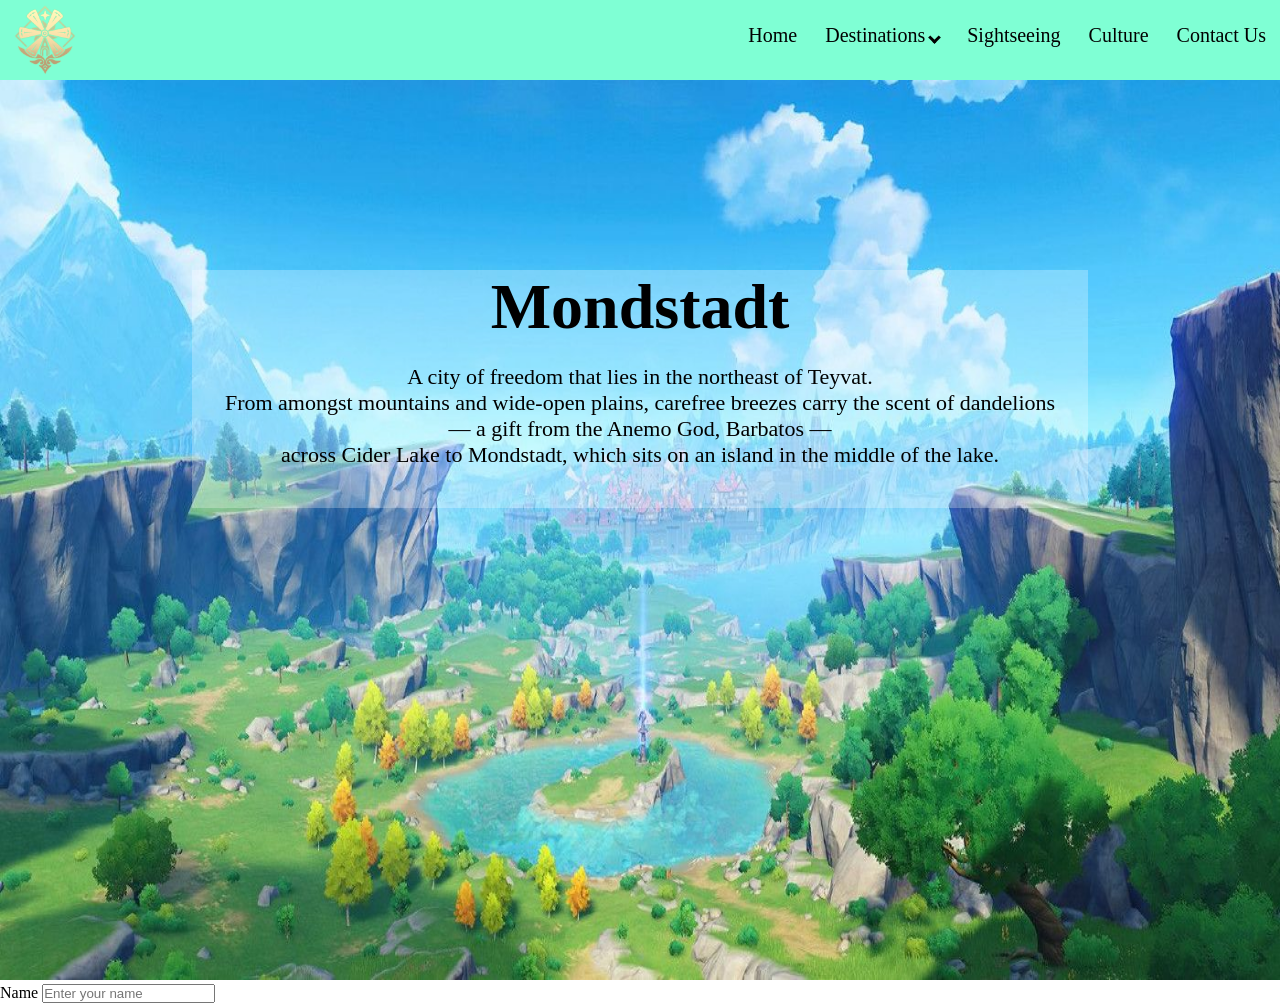
==== docs/index.html @ 20bea726 "Update" ====
<!DOCTYPE html>
<html>

<head>
    <meta charset="UTF-8">
    <meta name="author" content="James Liu">
    <meta name="viewport" content="width=device-width, initial-scale=1.0">
    <link rel="stylesheet" type="text/css" href="/docs/style.css">
    <title>Mondstadt</title>
</head>

<header id="header">
    <nav id="nav-bar">
        <a href="index.html"><img id="header-img" src="/docs/img/Emblem_Mondstadt.png"></a>
        <ul id="nav-link">
            <li><a href="index.html">Home</a></li>
            <li><a href="#">Destinations <span class="drop-arrow"></span></a>
                <ul>
                    <li><a href="#">City of Mondstadt</a></li>
                    <li><a href="#">Spring Vale</a></li>
                    <li><a href="#">Dawn Winery</a></li>
                </ul>
            </li>
            <li><a href="#">Sightseeing</a></li>
            <li><a href="#">Culture</a></li>
            <li><a href="#">Contact Us</a></li>
        </ul>
    </nav>
</header>

<body>
    <div class="main-warpper">
        <img id="monds" src="/docs/img/Genshin-Impact-Mondstadt-in-the-Distance.jpg">
        <img id="mobile-monds" src="/docs/img/Mondstadt mobile.jpg">
        <div class="text-box">
            <h1 id="nation-name">Mondstadt</h1>
            <p id="nation-desc">A city of freedom that lies in the northeast of Teyvat.<br>
                From amongst mountains and wide-open plains, carefree breezes
                carry the scent of dandelions<br> — a gift from the Anemo God, Barbatos
                — <br>across Cider Lake to Mondstadt,
                which sits on an island in the middle of the lake.</p>
        </div>
    </div>
</body>

<footer>
    <form id="form">
        <div class="contactUs">
        <label>Name</label>
        <input placeholder="Enter your name" type="text" class="inputbox" required></input>
        
        </div>
    </form>
</footer>

</html>
---- docs/style.css ----
* {
    margin: 0;
    padding: 0;
}
#header-img {
    float: left;
    max-width: 100%;
    max-height: 100%;
    margin-left: 5px;
}
#nav-bar {
    width: 100%;
    height: 80px;
    background-color:aquamarine;
}
#nav-link {
    float: right;
}
#nav-link li {
    float: left;
    list-style: none;
    position: relative;
}
#nav-link li a {
    display: block;
    text-decoration: none;
    color: black;
    font-size: 20px;
    padding: 24px 14px;
    
}
#navlink:hover {
    background-color: black;
}
#nav-link li ul {
    display: none;
    position: absolute;
    background-color: aquamarine;
    padding: 10px;
    border-radius: 0px 0px 5px 5px;
}
#nav-link li:hover ul {
    display: block;
}
#nav-link li ul li {
    width: 180px;
    border-radius: 5px;
    border-bottom: 2px solid black;
}
#nav-link li ul li a {
    padding: 7px 14px;
}
#nav-link li ul li a:hover {
    background-color: blue;
}
.drop-arrow {
    border: solid black;
    border-width: 0 3px 3px 0;
    display: inline-block;
    padding: 3px;
    transform: rotate(45deg);
    -webkit-transform: rotate(45deg);
}
.main-wrapper {
    position: relative;
}
#monds {
    min-height: 100vh;
    width: 100%;
    background-position: center center;
    background-size: cover;
}
#mobile-monds {
    display: none;
}
.text-box {
    width: 70%;
    left: 15%;
    position: absolute;
    text-align: center;
    top: 30%;
    background-color: rgba(255, 255, 255, 0.267);
}
#nation-name {
    font-size: 64px;
}
#nation-desc {
    margin: 20px 0 40px;
    font-size: 22px;
}

@media (max-width: 800px) {
    .text-box{
        width: 100%;
        left: 0;
    }
    #monds {
        display: none;
    }
    #mobile-monds {
        display: block;
        width: 100%;
        min-height: 100vh;
    }
}
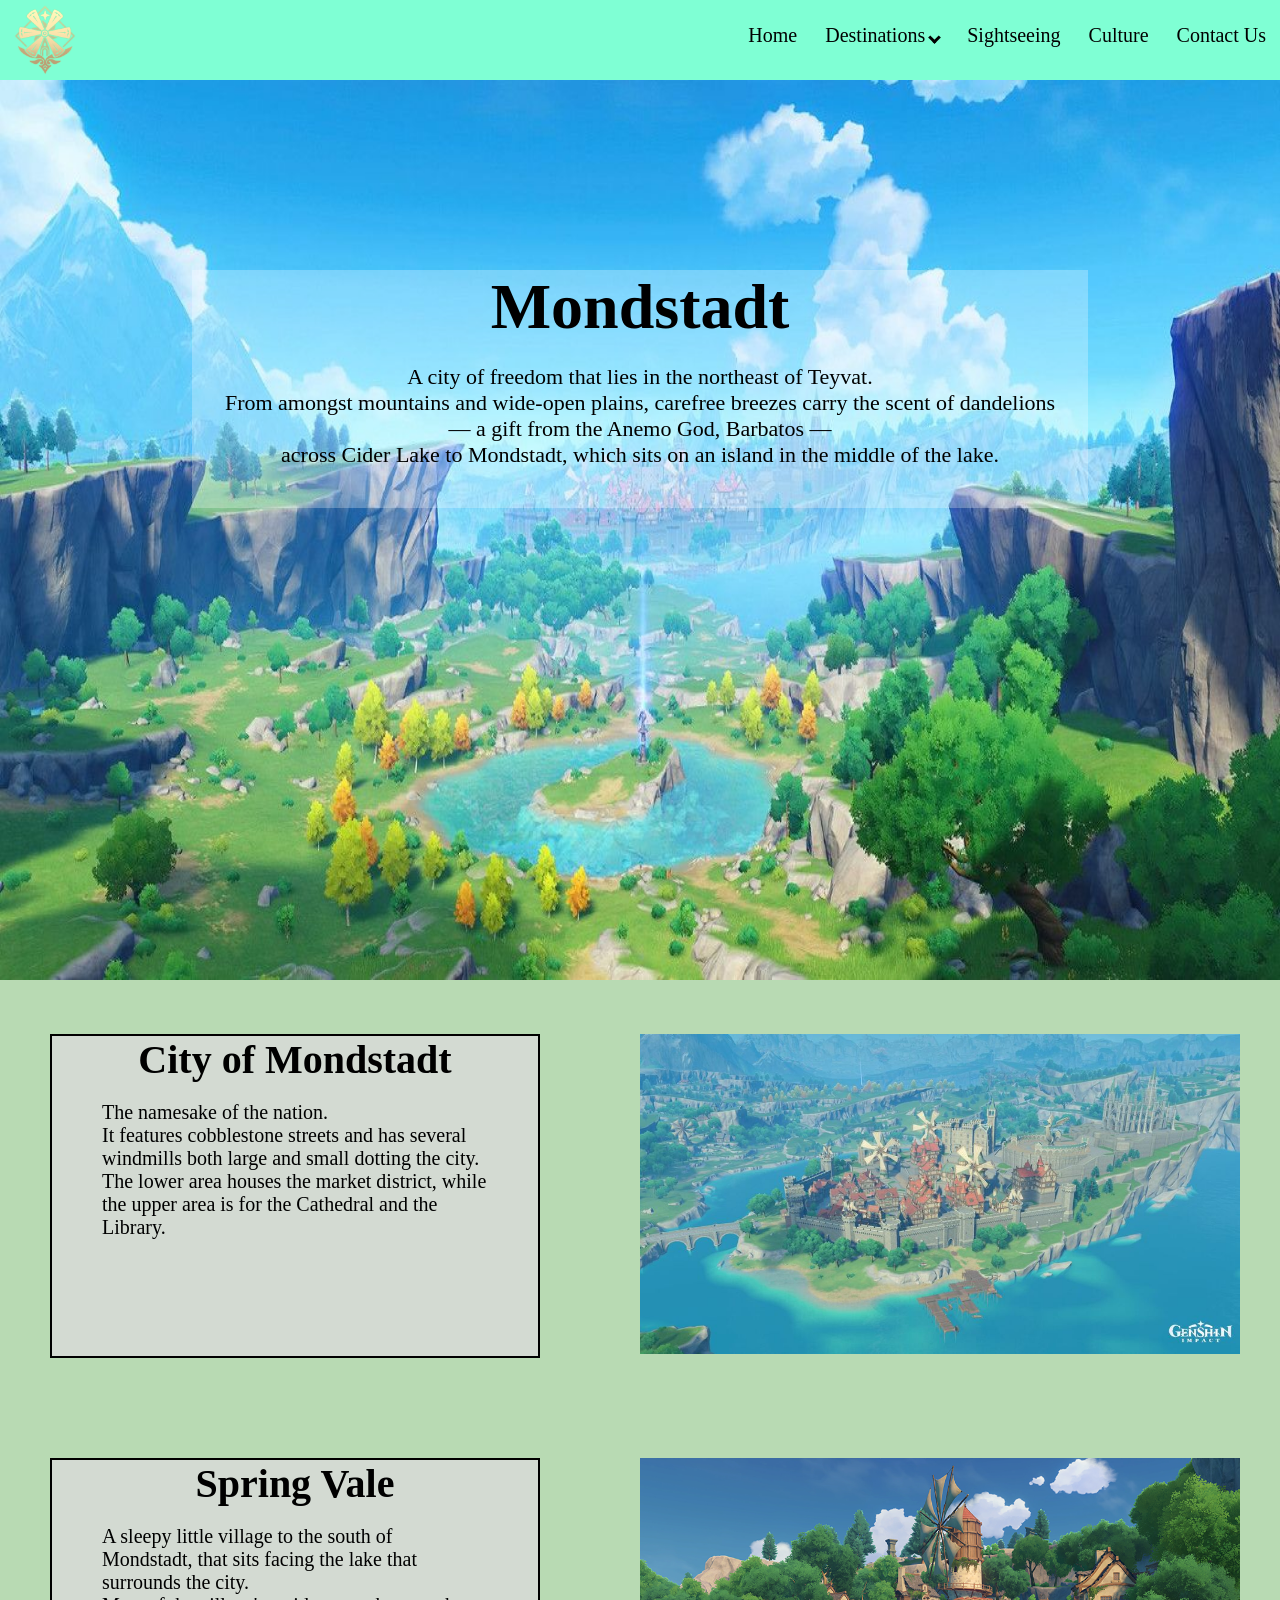
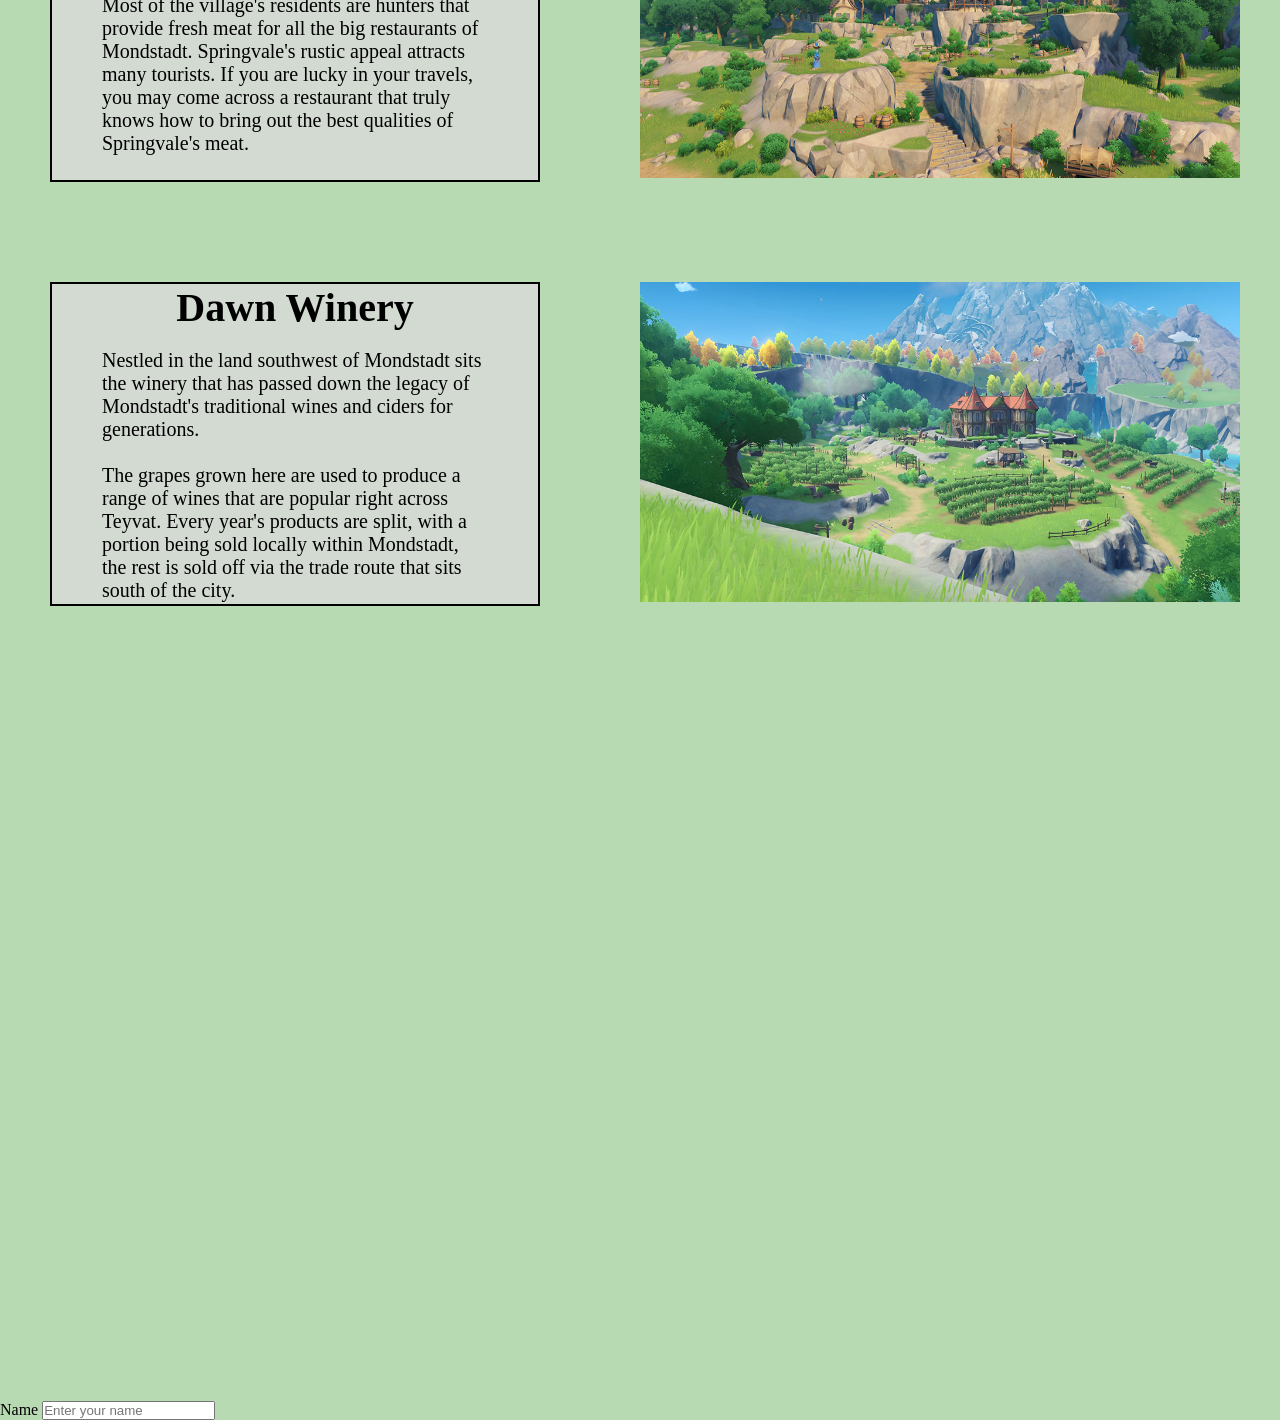
==== commit 2329c88f: "Updated destinations added pictures and descriptions to the destinations" ====
--- a/docs/index.html
+++ b/docs/index.html
@@ -26,9 +26,6 @@
             <li><a href="#">Contact Us</a></li>
         </ul>
     </nav>
-</header>
-
-<body>
     <div class="main-warpper">
         <img id="monds" src="/docs/img/Genshin-Impact-Mondstadt-in-the-Distance.jpg">
         <img id="mobile-monds" src="/docs/img/Mondstadt mobile.jpg">
@@ -41,14 +38,65 @@
                 which sits on an island in the middle of the lake.</p>
         </div>
     </div>
-</body>
+</header>
+
+
+<main class="main-content">
+    <div class="main-container">
+        <section class="wrapper">
+            <div class="description">
+                <h2>City of Mondstadt</h2><br>
+                <p>The namesake of the nation.<br>
+                    It features cobblestone streets and has several windmills both large
+                    and small dotting the city. The lower area houses the market district,
+                    while the upper area is for the Cathedral and the Library.</p>
+            </div>
+            <div class="city-img">
+                <img src="/docs/img/City of Mondstadt.jpg" width="600" height="320">
+            </div>
+        </section>
+        <div>
+            <section class="wrapper">
+                <div class="description">
+                    <h2>Spring Vale</h2><br>
+                    <p>A sleepy little village to the south of Mondstadt, that sits facing the lake that surrounds the city.<br>
+                        Most of the village's residents are hunters that provide fresh meat for all the big restaurants of Mondstadt.
+                        Springvale's rustic appeal attracts many tourists. If you are lucky in your travels, 
+                        you may come across a restaurant that truly knows how to bring out the best qualities of Springvale's meat.</p>
+                </div>
+                <div class="city-img">
+                    <img src="/docs/img/Spring Vale.png" width="600" height="320">
+                </div>
+            </section>
+        </div>
+        <div>
+            <section class="wrapper">
+                <div class="description">
+                    <h2>Dawn Winery</h2><br>
+                    <p>Nestled in the land southwest of Mondstadt sits the winery that has passed down the legacy of Mondstadt's traditional wines and ciders for generations.<br><br>
+                        The grapes grown here are used to produce a range of wines that are popular right across Teyvat.
+                        Every year's products are split, with a portion being sold locally within Mondstadt, the rest is sold off via the trade route that sits south of the city.</p>
+                </div>
+                <div class="city-img">
+                    <img src="/docs/img/Dawn Winery.png" width="600" height="320">
+                </div>
+            </section>
+        </div>
+    </div>
+    <div class="videoWrapper">
+        <iframe id="video" src="https://www.youtube.com/embed/S_V0TX6MyGw" title="YouTube video player" frameborder="0"
+            allow="accelerometer; autoplay; clipboard-write; encrypted-media; gyroscope; picture-in-picture"
+            allowfullscreen></iframe>
+    </div>
+</main>
 
 <footer>
     <form id="form">
         <div class="contactUs">
-        <label>Name</label>
-        <input placeholder="Enter your name" type="text" class="inputbox" required></input>
-        
+            <div class="namewrap">
+                <label>Name</label>
+                <input placeholder="Enter your name" type="text" class="inputbox" required></input>
+            </div>
         </div>
     </form>
 </footer>
--- a/docs/style.css
+++ b/docs/style.css
@@ -1,6 +1,9 @@
 * {
     margin: 0;
     padding: 0;
+}
+body {
+    background-color: #b8dab3;
 }
 #header-img {
     float: left;
@@ -51,7 +54,7 @@
     padding: 7px 14px;
 }
 #nav-link li ul li a:hover {
-    background-color: blue;
+    background-color: #00fd9c;
 }
 .drop-arrow {
     border: solid black;
@@ -62,7 +65,8 @@
     -webkit-transform: rotate(45deg);
 }
 .main-wrapper {
-    position: relative;
+    width: 100%;
+    margin: 0 auto;
 }
 #monds {
     min-height: 100vh;
@@ -81,13 +85,6 @@
     top: 30%;
     background-color: rgba(255, 255, 255, 0.267);
 }
-#nation-name {
-    font-size: 64px;
-}
-#nation-desc {
-    margin: 20px 0 40px;
-    font-size: 22px;
-}
 
 @media (max-width: 800px) {
     .text-box{
@@ -102,4 +99,77 @@
         width: 100%;
         min-height: 100vh;
     }
+}
+
+#nation-name {
+    font-size: 64px;
+}
+#nation-desc {
+    margin: 20px 0 40px;
+    font-size: 22px;
+}
+/*
+.main-content {
+    display: flex;
+    justify-content: center;
+    align-items: center;
+    min-height: 100vh;
+}
+.citywrapper {
+    position: relative;
+    width: 1000px;
+    display: flex;
+    justify-content: center;
+}
+.city-img {
+    max-width: 450px;
+    height: 200px;
+}
+*/
+.wrapper {
+    display: flex;
+    justify-content: center;
+    padding: 50px;
+}
+.description {
+    background-color: rgba(219, 219, 219, 0.787);
+    border: 2px solid;
+    width: 500px;
+    min-height: 316px;
+    padding-left: 50px;
+    padding-right: 50px;
+    margin-right: 100px;
+}
+.description h2 {
+    text-align: center;
+    font-size: 40px;
+}
+.description p {
+    font-size: 20px;
+}
+.city-img {
+    max-width: 50%;
+}
+
+.videoWrapper {
+    position: relative;
+    padding-bottom: 56.25%;
+    padding-top: 25px;
+    height: 0px;
+}
+#video {
+    position: absolute;
+    left: 25%;
+    top: 100px;
+    right: 0px;
+    bottom: 0px;
+    height: 50%;
+    width: 50%;
+}
+@media (max-width: 800px) {
+    #video {
+        left: 10%;
+        height: 80%;
+        width: 80%;
+    }
 }
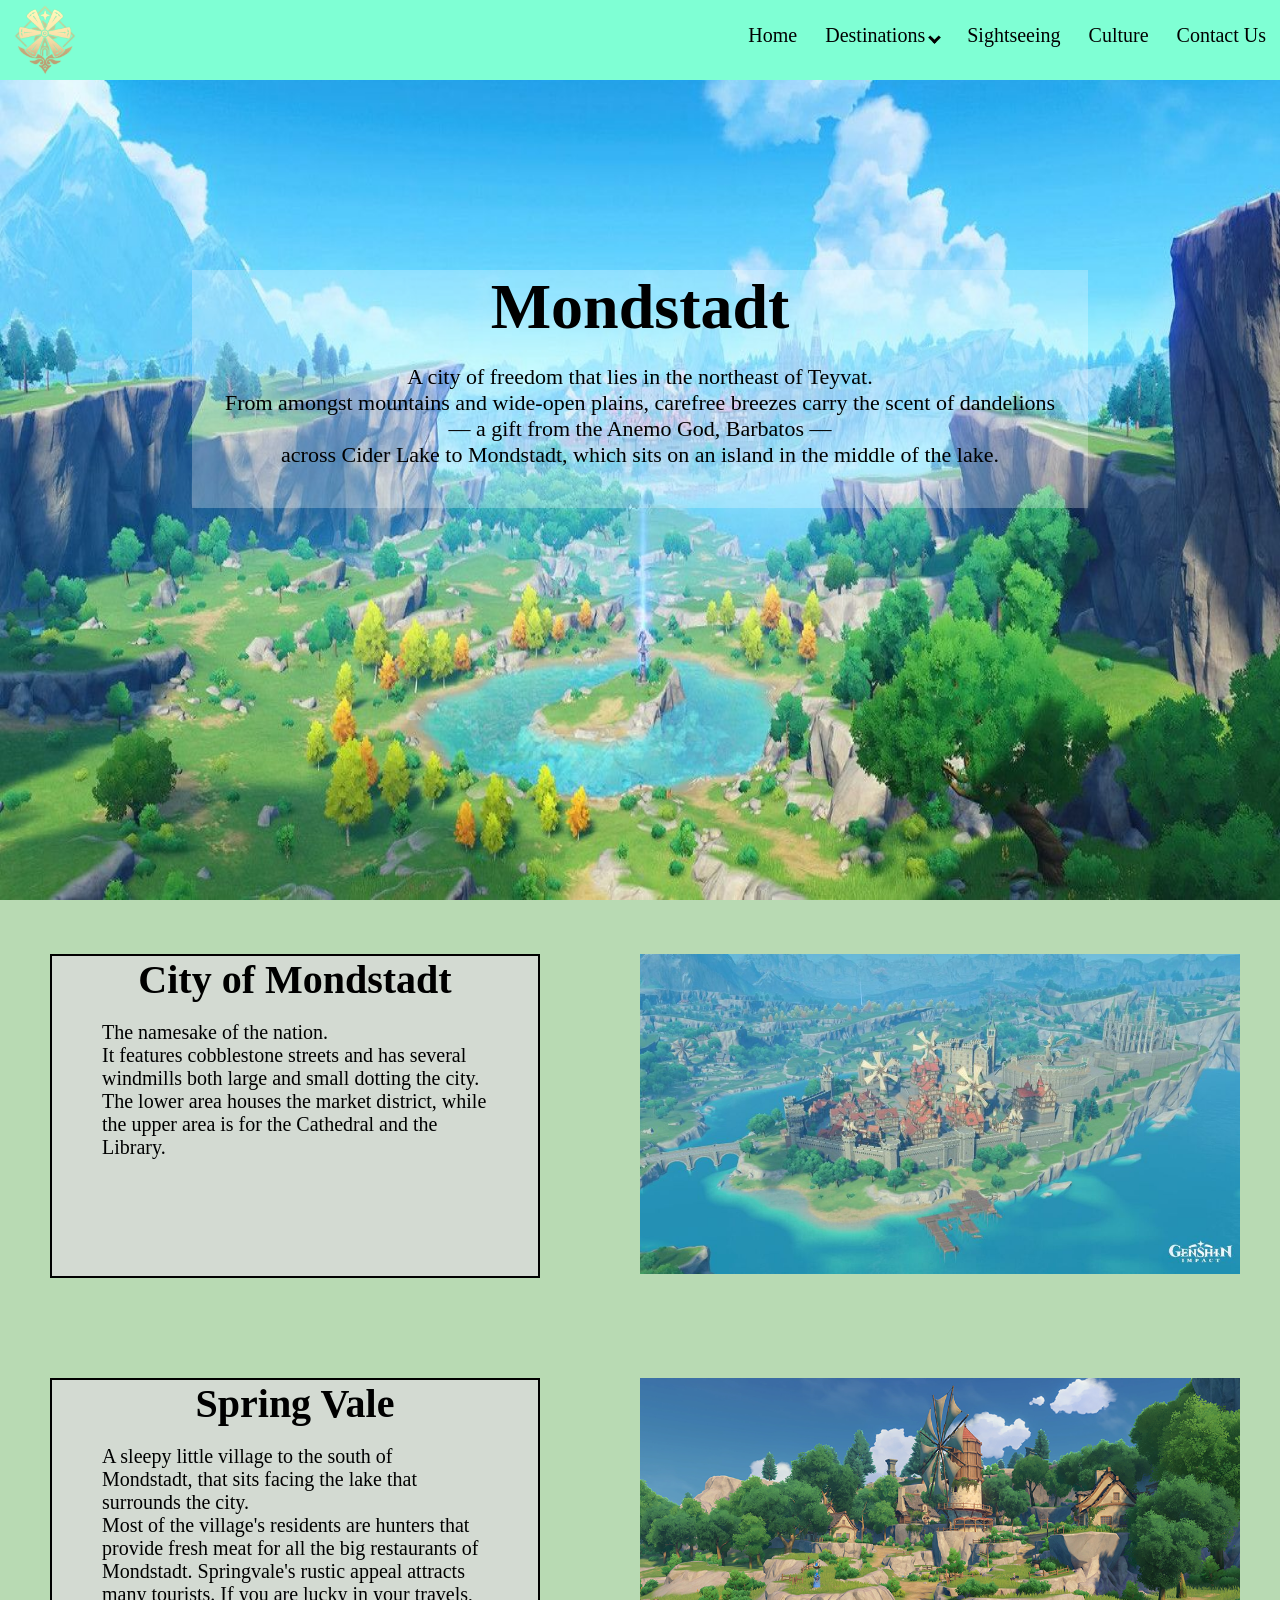
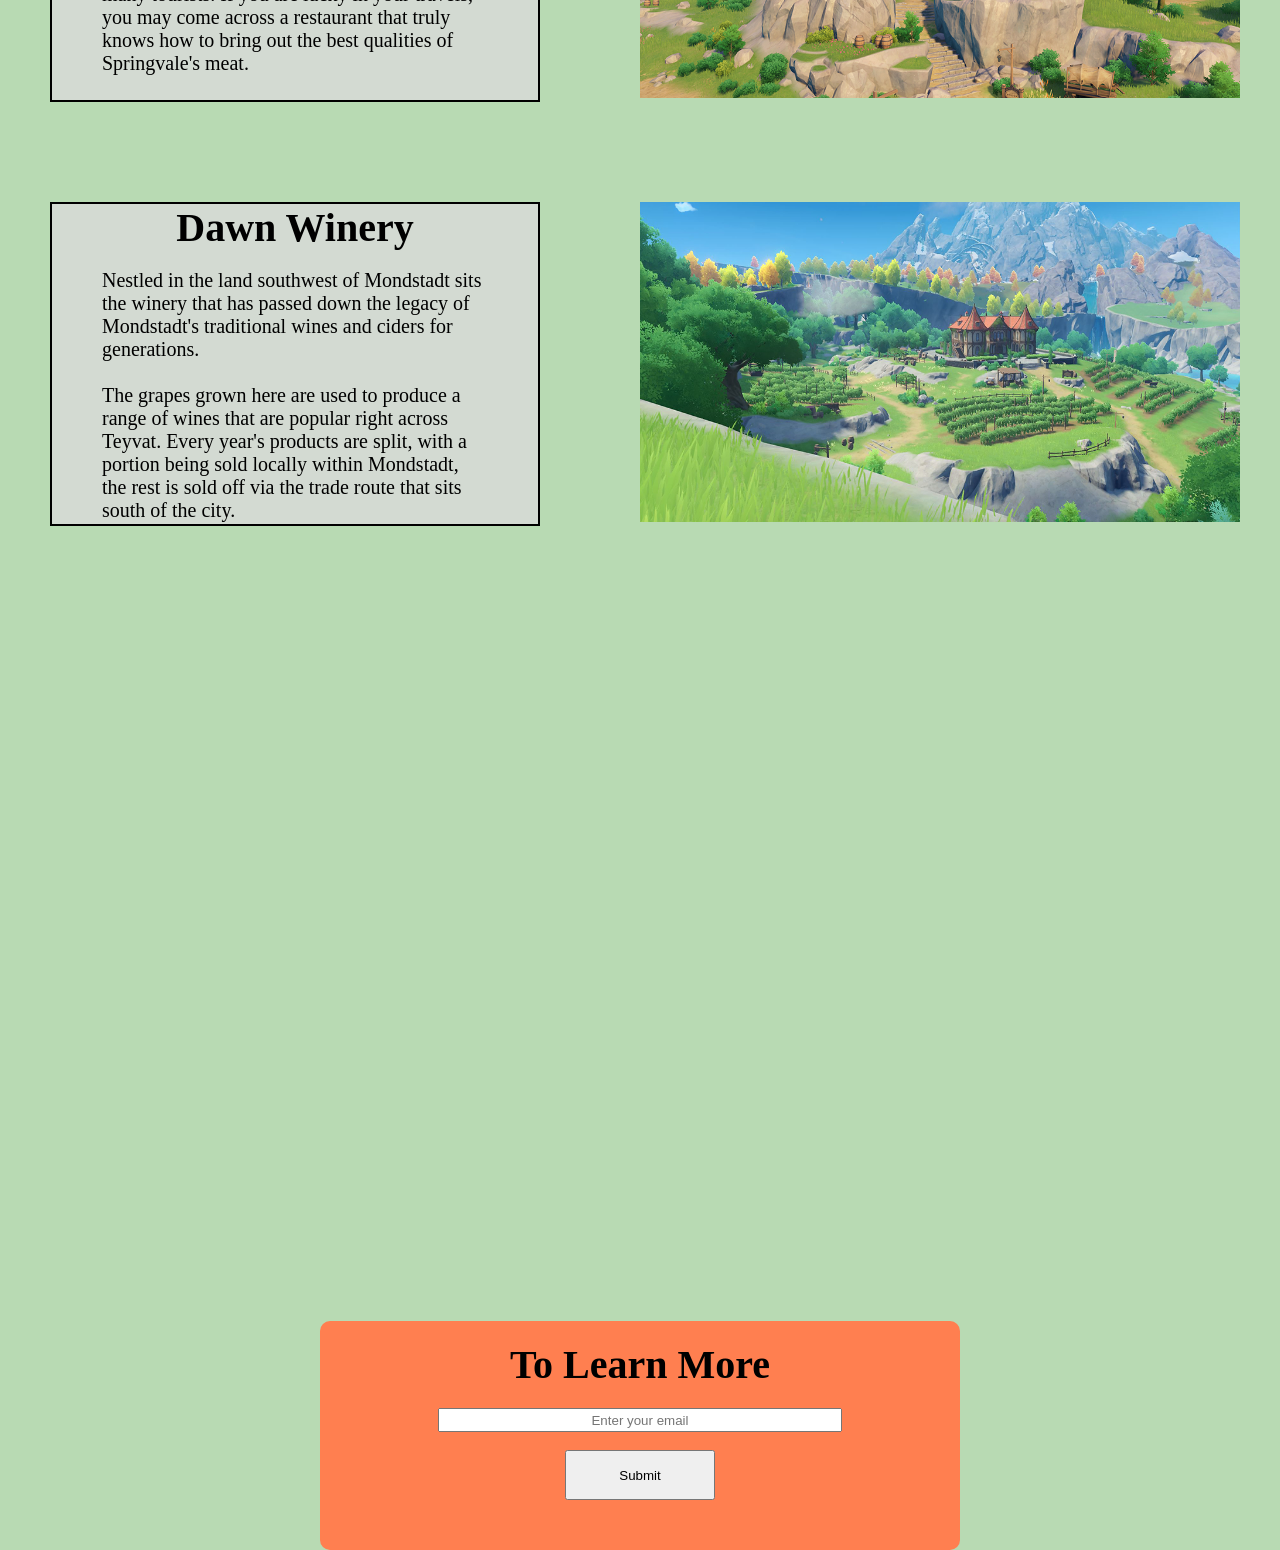
==== commit 4ccc36f2: "Update responsive design" ====
--- a/docs/index.html
+++ b/docs/index.html
@@ -5,20 +5,20 @@
     <meta charset="UTF-8">
     <meta name="author" content="James Liu">
     <meta name="viewport" content="width=device-width, initial-scale=1.0">
-    <link rel="stylesheet" type="text/css" href="/docs/style.css">
+    <link rel="stylesheet" type="text/css" href="style.css">
     <title>Mondstadt</title>
 </head>
 
 <header id="header">
     <nav id="nav-bar">
-        <a href="index.html"><img id="header-img" src="/docs/img/Emblem_Mondstadt.png"></a>
+        <a href="index.html"><img id="header-img" src="img/Emblem_Mondstadt.png"></a>
         <ul id="nav-link">
             <li><a href="index.html">Home</a></li>
             <li><a href="#">Destinations <span class="drop-arrow"></span></a>
                 <ul>
-                    <li><a href="#">City of Mondstadt</a></li>
-                    <li><a href="#">Spring Vale</a></li>
-                    <li><a href="#">Dawn Winery</a></li>
+                    <li><a href="#mondstadtSec">City of Mondstadt</a></li>
+                    <li><a href="#springValeSec">Spring Vale</a></li>
+                    <li><a href="#dawnWinerySec">Dawn Winery</a></li>
                 </ul>
             </li>
             <li><a href="#">Sightseeing</a></li>
@@ -27,8 +27,8 @@
         </ul>
     </nav>
     <div class="main-warpper">
-        <img id="monds" src="/docs/img/Genshin-Impact-Mondstadt-in-the-Distance.jpg">
-        <img id="mobile-monds" src="/docs/img/Mondstadt mobile.jpg">
+        <img id="monds" src="img/Genshin-Impact-Mondstadt-in-the-Distance.jpg">
+        <img id="mobile-monds" src="img/Mondstadt mobile.jpg">
         <div class="text-box">
             <h1 id="nation-name">Mondstadt</h1>
             <p id="nation-desc">A city of freedom that lies in the northeast of Teyvat.<br>
@@ -40,10 +40,9 @@
     </div>
 </header>
 
-
 <main class="main-content">
     <div class="main-container">
-        <section class="wrapper">
+        <section class="wrapper" id="mondstadtSec">
             <div class="description">
                 <h2>City of Mondstadt</h2><br>
                 <p>The namesake of the nation.<br>
@@ -52,11 +51,11 @@
                     while the upper area is for the Cathedral and the Library.</p>
             </div>
             <div class="city-img">
-                <img src="/docs/img/City of Mondstadt.jpg" width="600" height="320">
+                <img src="img/City of Mondstadt.jpg" width="600" height="320">
             </div>
         </section>
         <div>
-            <section class="wrapper">
+            <section class="wrapper" id="springValeSec">
                 <div class="description">
                     <h2>Spring Vale</h2><br>
                     <p>A sleepy little village to the south of Mondstadt, that sits facing the lake that surrounds the city.<br>
@@ -65,20 +64,20 @@
                         you may come across a restaurant that truly knows how to bring out the best qualities of Springvale's meat.</p>
                 </div>
                 <div class="city-img">
-                    <img src="/docs/img/Spring Vale.png" width="600" height="320">
+                    <img src="img/Spring Vale.png" width="600" height="320">
                 </div>
             </section>
         </div>
         <div>
-            <section class="wrapper">
+            <section class="wrapper" id="dawnWinerySec">
                 <div class="description">
-                    <h2>Dawn Winery</h2><br>
+                    <h2 id="dawnWinerySec">Dawn Winery</h2><br>
                     <p>Nestled in the land southwest of Mondstadt sits the winery that has passed down the legacy of Mondstadt's traditional wines and ciders for generations.<br><br>
                         The grapes grown here are used to produce a range of wines that are popular right across Teyvat.
                         Every year's products are split, with a portion being sold locally within Mondstadt, the rest is sold off via the trade route that sits south of the city.</p>
                 </div>
                 <div class="city-img">
-                    <img src="/docs/img/Dawn Winery.png" width="600" height="320">
+                    <img src="img/Dawn Winery.png" width="600" height="320">
                 </div>
             </section>
         </div>
@@ -90,15 +89,20 @@
     </div>
 </main>
 
-<footer>
+<section>
     <form id="form">
         <div class="contactUs">
-            <div class="namewrap">
-                <label>Name</label>
-                <input placeholder="Enter your name" type="text" class="inputbox" required></input>
+            <div class="emailwrap">
+                <h3>To Learn More</h3>
+                <input id="email" placeholder="Enter your email" type="email" class="inputbox" required></input> <br>
+                <button id="submit" class="submitBtn">Submit</button>
             </div>
         </div>
     </form>
+</section>
+
+<footer>
+    
 </footer>
 
-</html>+</html>
--- a/docs/style.css
+++ b/docs/style.css
@@ -15,6 +15,8 @@
     width: 100%;
     height: 80px;
     background-color:aquamarine;
+    position: fixed;
+    z-index: 1;
 }
 #nav-link {
     float: right;
@@ -108,24 +110,7 @@
     margin: 20px 0 40px;
     font-size: 22px;
 }
-/*
-.main-content {
-    display: flex;
-    justify-content: center;
-    align-items: center;
-    min-height: 100vh;
-}
-.citywrapper {
-    position: relative;
-    width: 1000px;
-    display: flex;
-    justify-content: center;
-}
-.city-img {
-    max-width: 450px;
-    height: 200px;
-}
-*/
+
 .wrapper {
     display: flex;
     justify-content: center;
@@ -151,6 +136,12 @@
     max-width: 50%;
 }
 
+@media (max-width: 1000px) {
+    .wrapper {
+        flex-direction: column-reverse;
+    }
+}
+
 .videoWrapper {
     position: relative;
     padding-bottom: 56.25%;
@@ -165,6 +156,7 @@
     bottom: 0px;
     height: 50%;
     width: 50%;
+    z-index: -1;
 }
 @media (max-width: 800px) {
     #video {
@@ -172,4 +164,55 @@
         height: 80%;
         width: 80%;
     }
+}
+/*
+.contactUs {
+    background-color: coral;
+    width: 50%;
+    margin: auto;
+    height: 200px;
+}
+.emailwrap {
+    width: 100%;
+    margin: 0 auto;
+}
+*/
+.emailwrap {
+    position: relative;
+    width: 50vw;
+    margin: auto;
+    display: flex;
+    flex-flow: column;
+    align-items: center;
+    background-color: coral;
+    padding: 20px 0 50px 0;
+    border-radius: 10px;
+    bottom: 300px;
+}
+.emailwrap h3{
+    font-size: 40px;
+}
+.inputbox {
+width: 400px;
+height: 20px;
+text-align: center;
+margin-top: 20px;
+}
+.submitBtn {
+    width: 150px;
+    height: 50px;
+}
+@media (max-width: 1400px) {
+    .emailwrap {
+        top: 0;
+    }
+}
+@media (max-width: 800px){
+    .emailwrap {
+        top: 50px;
+        width: 80%;
+    }
+    .inputbox {
+        width: 90%;
+    }
 }
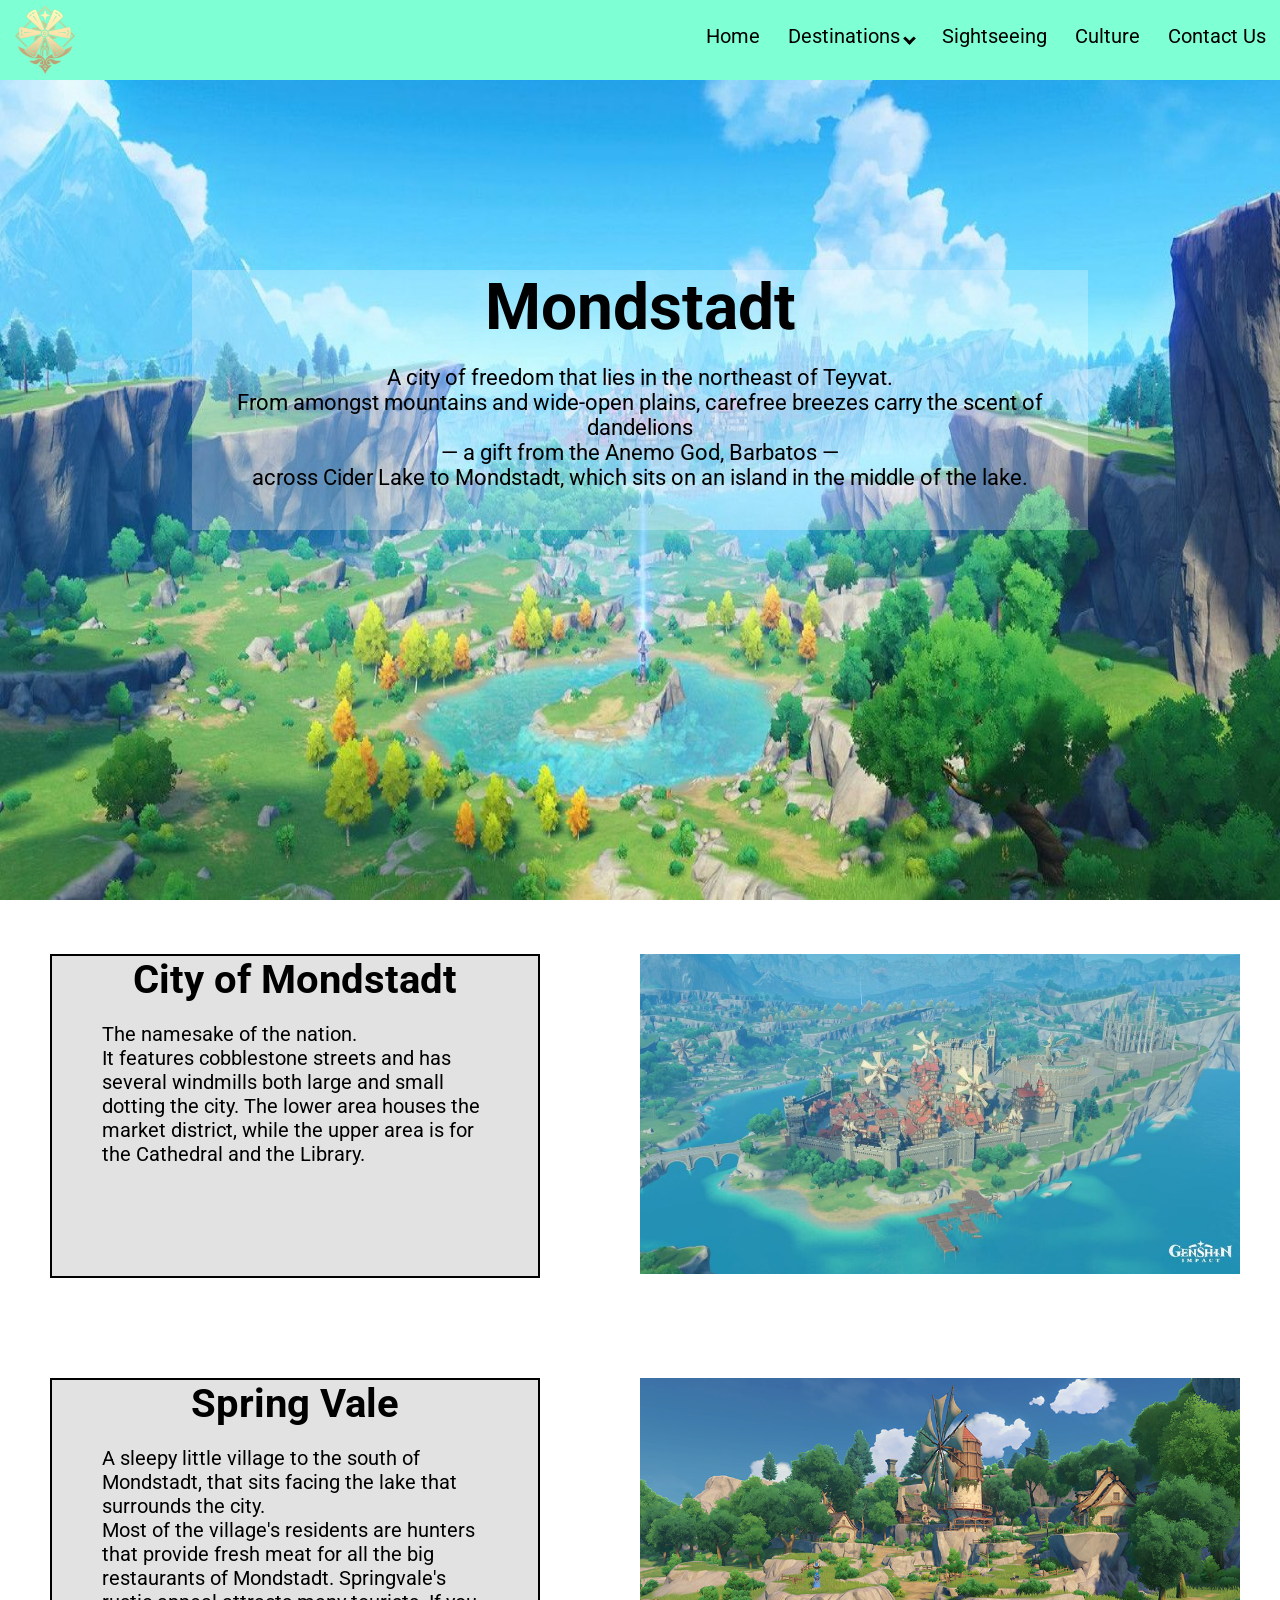
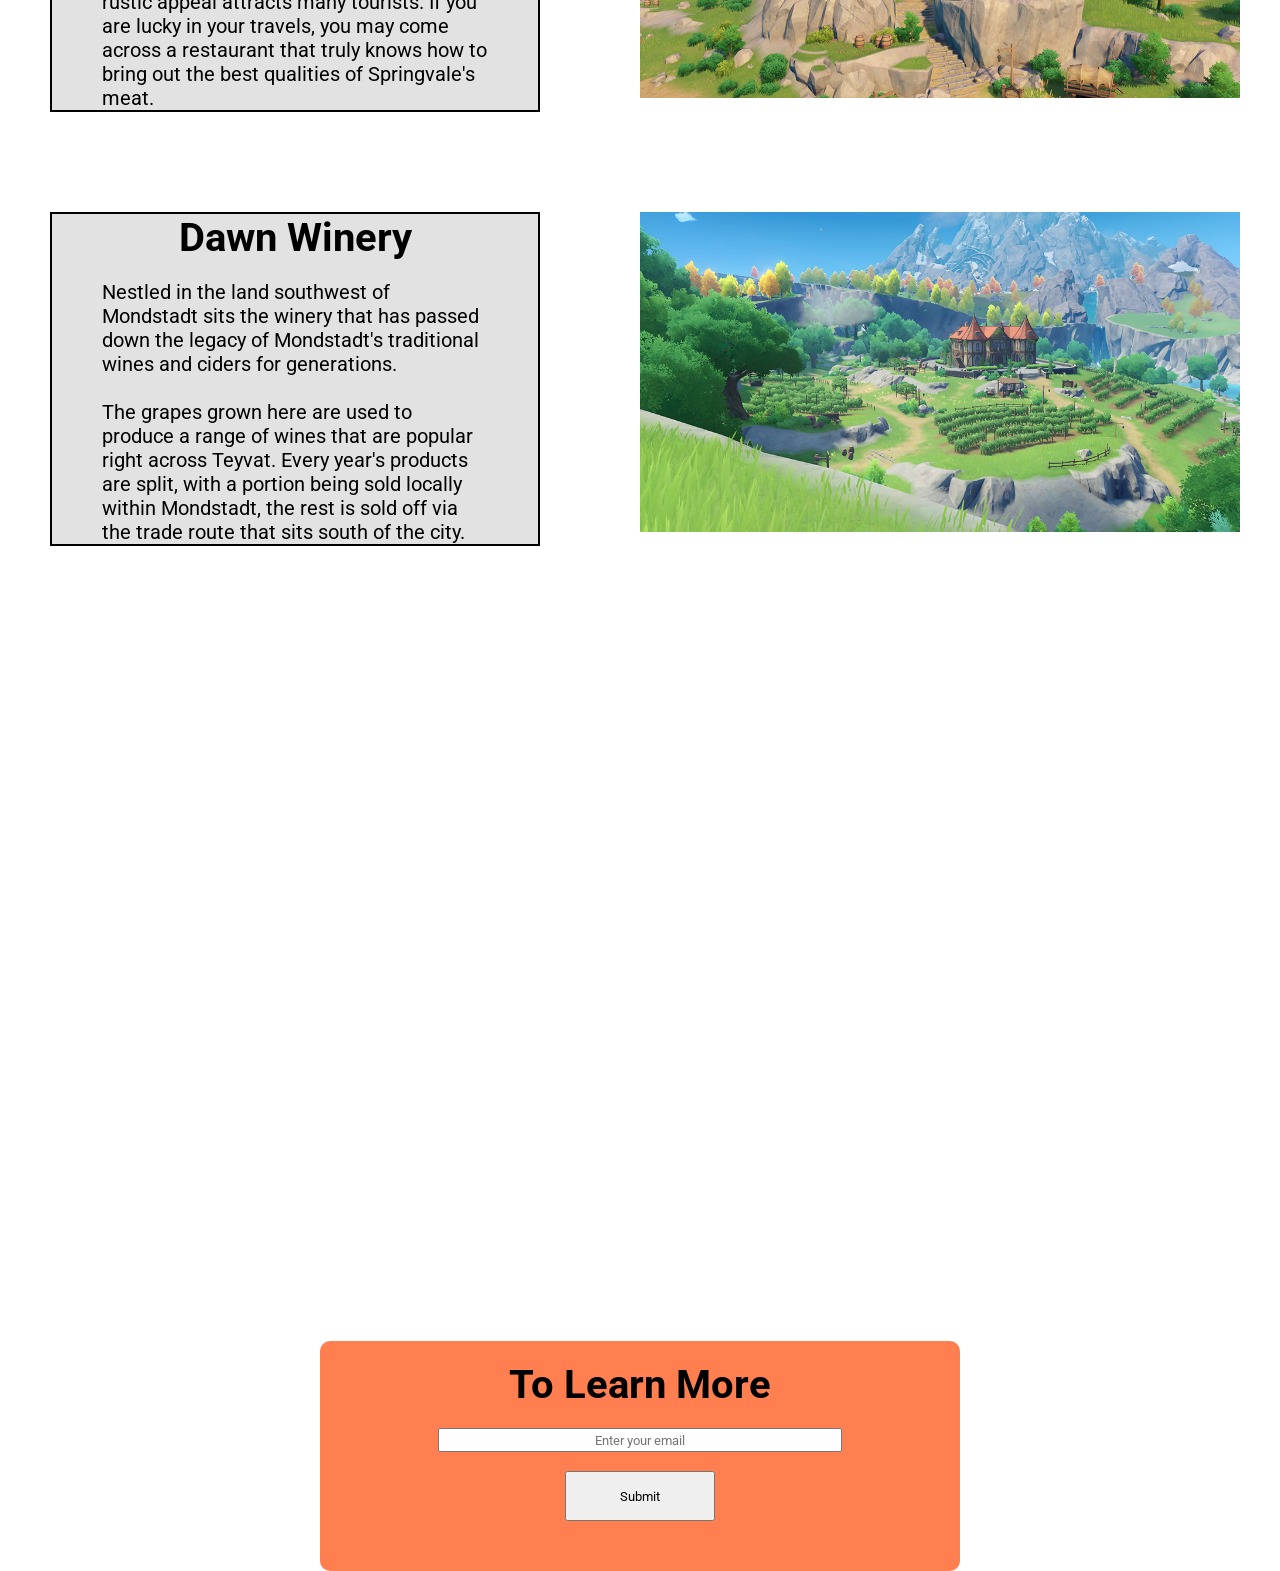
==== commit e4a8d61b: "Front and CSS animation update" ====
--- a/docs/index.html
+++ b/docs/index.html
@@ -7,6 +7,11 @@
     <meta name="viewport" content="width=device-width, initial-scale=1.0">
     <link rel="stylesheet" type="text/css" href="style.css">
     <title>Mondstadt</title>
+
+    <link rel="preconnect" href="https://fonts.googleapis.com">
+    <link rel="preconnect" href="https://fonts.gstatic.com" crossorigin>
+    <link href="https://fonts.googleapis.com/css2?family=Roboto:wght@300;400;500&display=swap" rel="stylesheet">
+    <link rel="stylesheet" href="https://unpkg.com/aos@next/dist/aos.css" />
 </head>
 
 <header id="header">
@@ -42,7 +47,7 @@
 
 <main class="main-content">
     <div class="main-container">
-        <section class="wrapper" id="mondstadtSec">
+        <section class="wrapper" id="mondstadtSec" data-aos="fade-right">
             <div class="description">
                 <h2>City of Mondstadt</h2><br>
                 <p>The namesake of the nation.<br>
@@ -50,38 +55,52 @@
                     and small dotting the city. The lower area houses the market district,
                     while the upper area is for the Cathedral and the Library.</p>
             </div>
-            <div class="city-img">
+            <div class="city-img" data-aos="fade-left">
                 <img src="img/City of Mondstadt.jpg" width="600" height="320">
             </div>
         </section>
         <div>
-            <section class="wrapper" id="springValeSec">
+            <section class="wrapper" id="springValeSec" data-aos="fade-right">
                 <div class="description">
                     <h2>Spring Vale</h2><br>
-                    <p>A sleepy little village to the south of Mondstadt, that sits facing the lake that surrounds the city.<br>
-                        Most of the village's residents are hunters that provide fresh meat for all the big restaurants of Mondstadt.
-                        Springvale's rustic appeal attracts many tourists. If you are lucky in your travels, 
-                        you may come across a restaurant that truly knows how to bring out the best qualities of Springvale's meat.</p>
+                    <p>A sleepy little village to the south of Mondstadt, that sits facing the lake that surrounds the
+                        city.<br>
+                        Most of the village's residents are hunters that provide fresh meat for all the big restaurants
+                        of Mondstadt.
+                        Springvale's rustic appeal attracts many tourists. If you are lucky in your travels,
+                        you may come across a restaurant that truly knows how to bring out the best qualities of
+                        Springvale's meat.</p>
                 </div>
-                <div class="city-img">
+                <div class="city-img" data-aos="fade-left">
                     <img src="img/Spring Vale.png" width="600" height="320">
                 </div>
             </section>
         </div>
         <div>
-            <section class="wrapper" id="dawnWinerySec">
+            <section class="wrapper" id="dawnWinerySec" data-aos="fade-right">
                 <div class="description">
                     <h2 id="dawnWinerySec">Dawn Winery</h2><br>
-                    <p>Nestled in the land southwest of Mondstadt sits the winery that has passed down the legacy of Mondstadt's traditional wines and ciders for generations.<br><br>
+                    <p>Nestled in the land southwest of Mondstadt sits the winery that has passed down the legacy of
+                        Mondstadt's traditional wines and ciders for generations.<br><br>
                         The grapes grown here are used to produce a range of wines that are popular right across Teyvat.
-                        Every year's products are split, with a portion being sold locally within Mondstadt, the rest is sold off via the trade route that sits south of the city.</p>
+                        Every year's products are split, with a portion being sold locally within Mondstadt, the rest is
+                        sold off via the trade route that sits south of the city.</p>
                 </div>
-                <div class="city-img">
+                <div class="city-img" data-aos="fade-left">
                     <img src="img/Dawn Winery.png" width="600" height="320">
                 </div>
             </section>
         </div>
     </div>
+
+    <script src="https://unpkg.com/aos@next/dist/aos.js"></script>
+    <script>
+      AOS.init({
+          offset: 350,
+          duration: 1000
+      });
+    </script>
+  
     <div class="videoWrapper">
         <iframe id="video" src="https://www.youtube.com/embed/S_V0TX6MyGw" title="YouTube video player" frameborder="0"
             allow="accelerometer; autoplay; clipboard-write; encrypted-media; gyroscope; picture-in-picture"
@@ -102,7 +121,7 @@
 </section>
 
 <footer>
-    
+
 </footer>
 
-</html>
+</html>
--- a/docs/style.css
+++ b/docs/style.css
@@ -1,9 +1,7 @@
 * {
     margin: 0;
     padding: 0;
-}
-body {
-    background-color: #b8dab3;
+    font-family: 'Roboto', sans-serif;
 }
 #header-img {
     float: left;
@@ -11,6 +9,8 @@
     max-height: 100%;
     margin-left: 5px;
 }
+
+/* Nav bar */
 #nav-bar {
     width: 100%;
     height: 80px;
@@ -66,6 +66,8 @@
     transform: rotate(45deg);
     -webkit-transform: rotate(45deg);
 }
+
+/* Initial viewport */
 .main-wrapper {
     width: 100%;
     margin: 0 auto;
@@ -111,6 +113,7 @@
     font-size: 22px;
 }
 
+/* Destinations */
 .wrapper {
     display: flex;
     justify-content: center;
@@ -142,6 +145,7 @@
     }
 }
 
+/* Video */
 .videoWrapper {
     position: relative;
     padding-bottom: 56.25%;
@@ -165,18 +169,8 @@
         width: 80%;
     }
 }
-/*
-.contactUs {
-    background-color: coral;
-    width: 50%;
-    margin: auto;
-    height: 200px;
-}
-.emailwrap {
-    width: 100%;
-    margin: 0 auto;
-}
-*/
+
+/* Email form */
 .emailwrap {
     position: relative;
     width: 50vw;
@@ -215,4 +209,4 @@
     .inputbox {
         width: 90%;
     }
-}+}
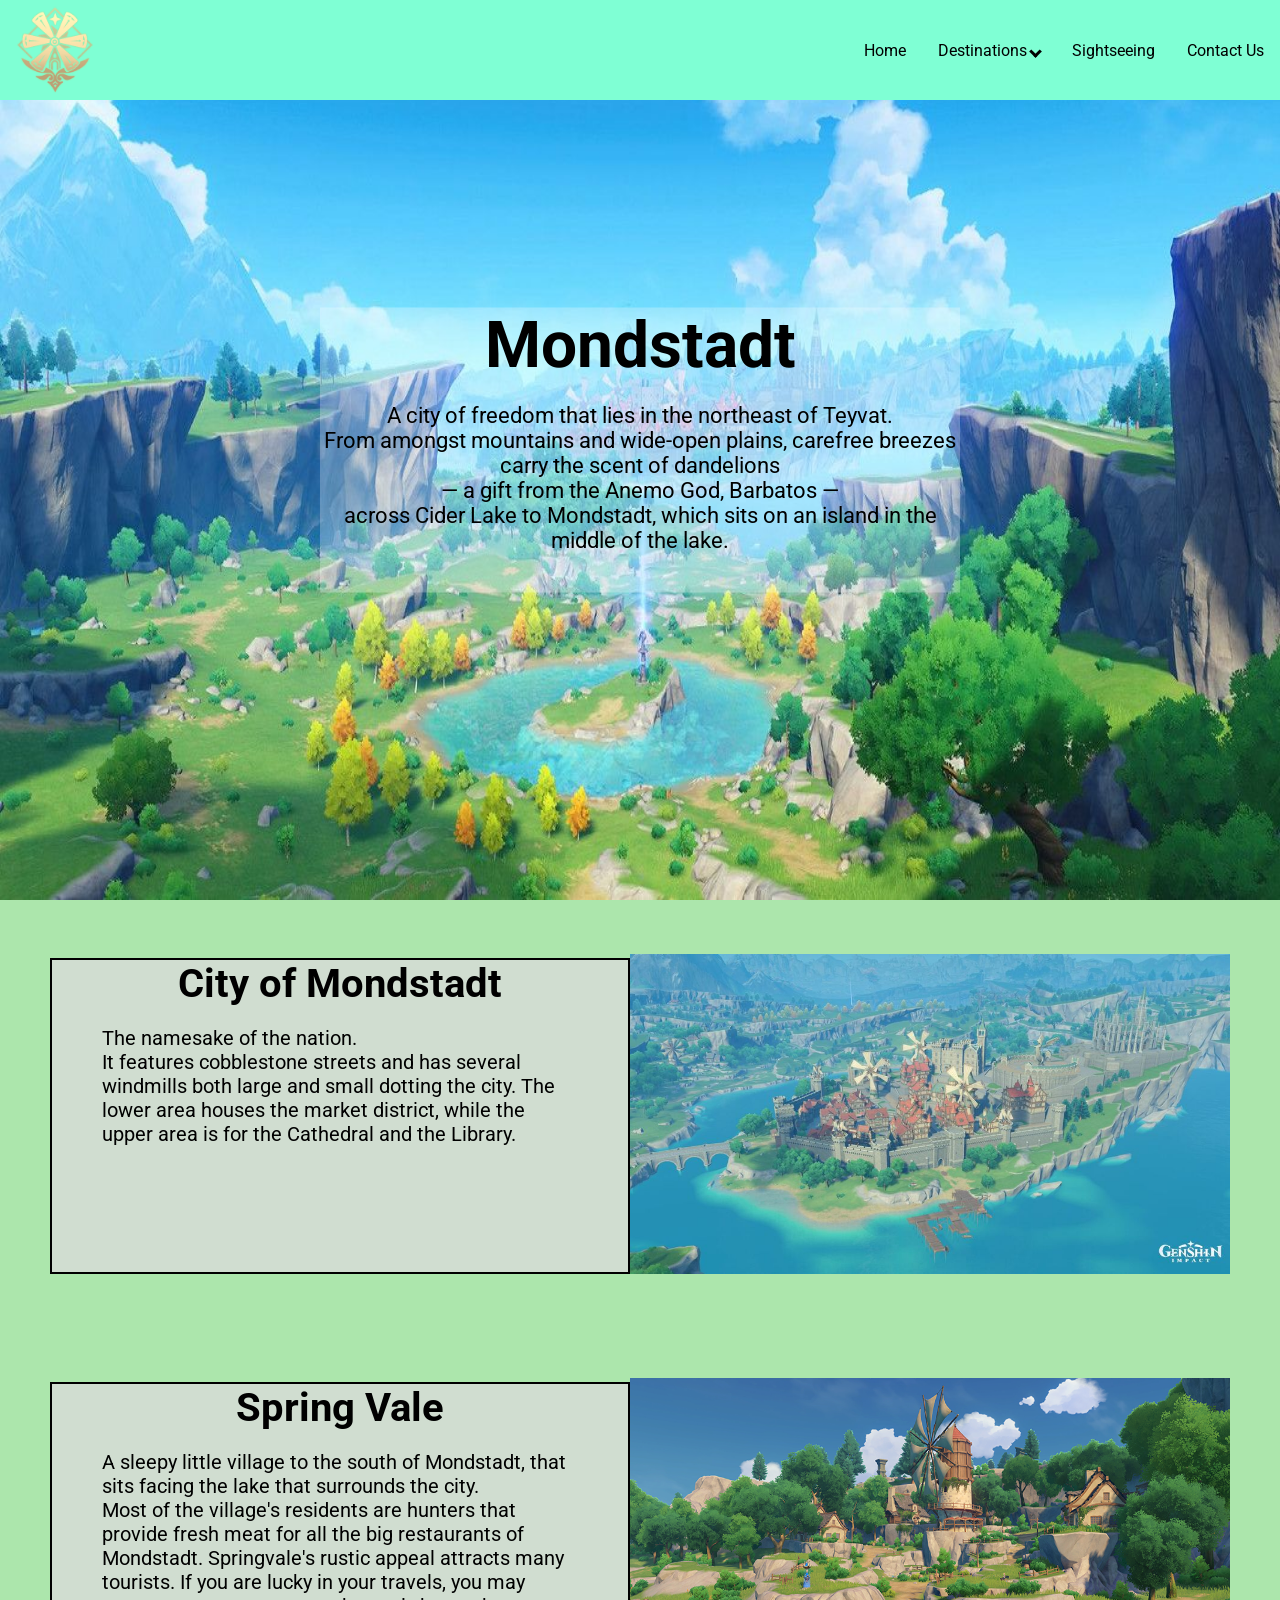
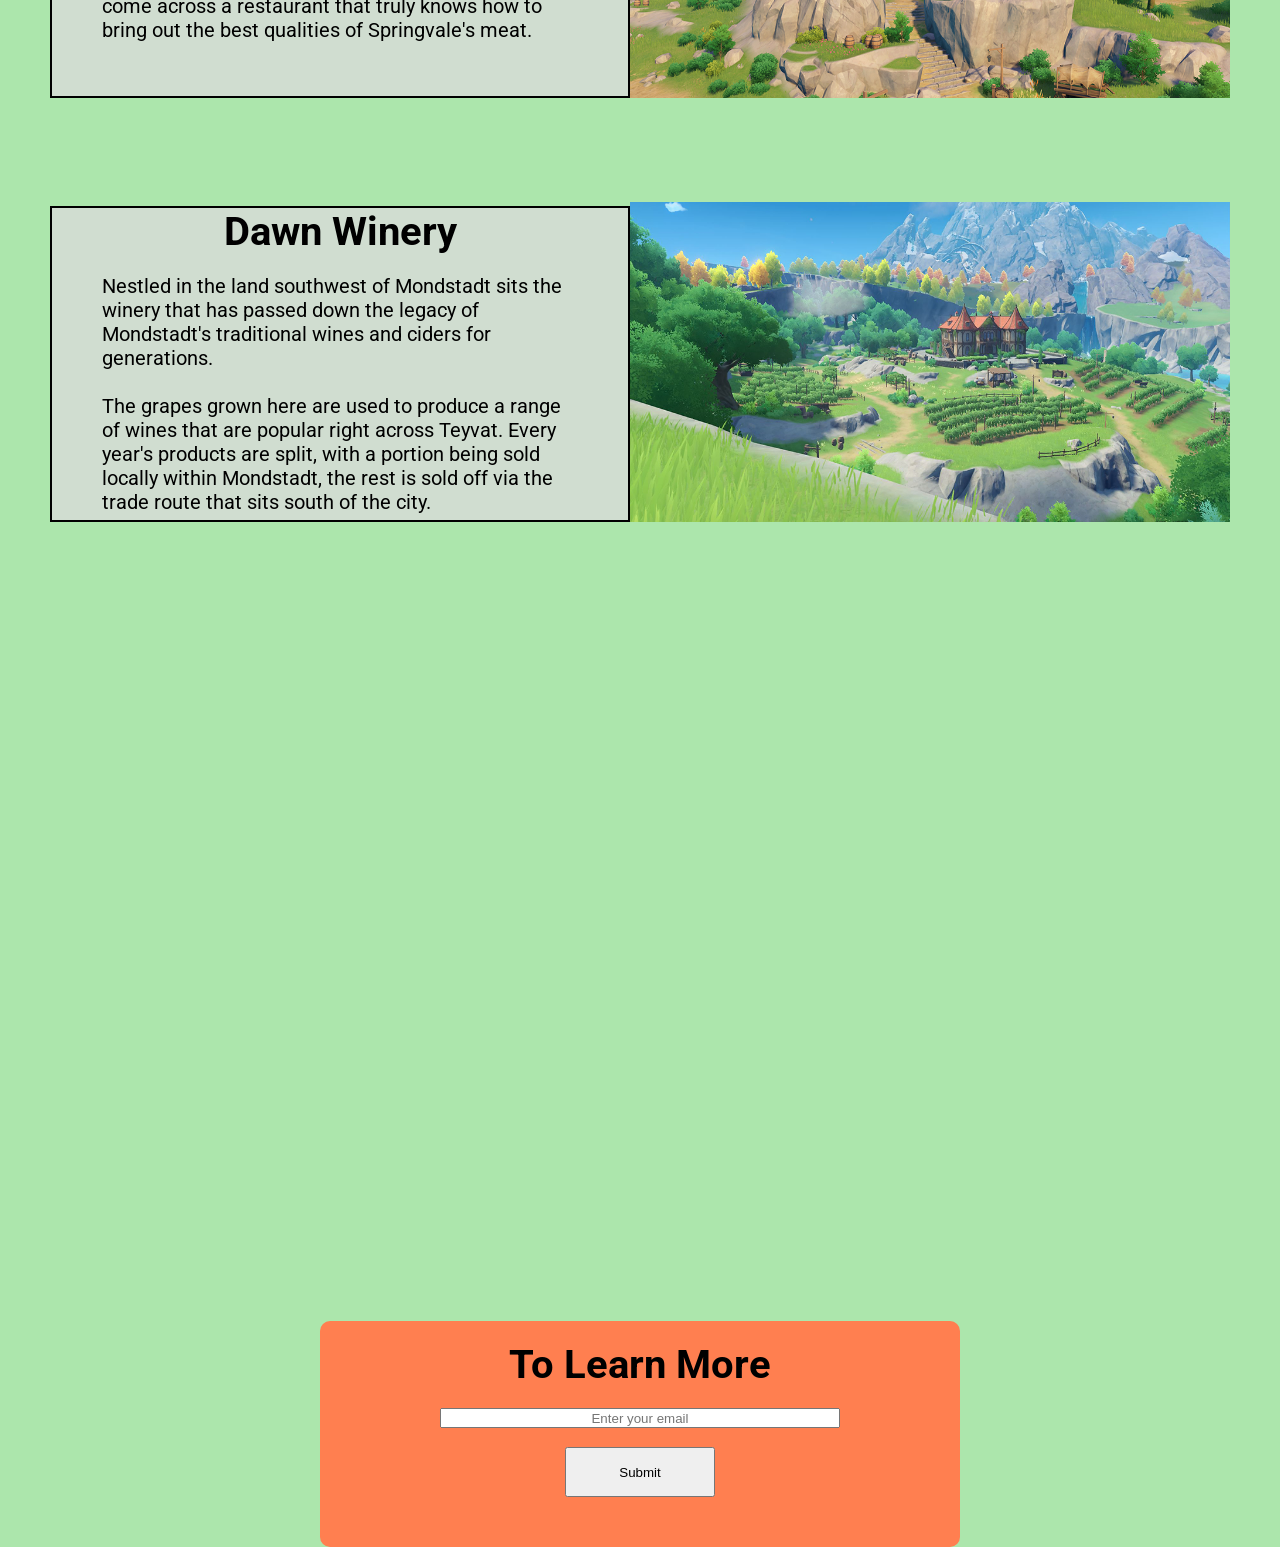
==== commit a3a38870: "Responsive Update" ====
--- a/docs/index.html
+++ b/docs/index.html
@@ -6,6 +6,7 @@
     <meta name="author" content="James Liu">
     <meta name="viewport" content="width=device-width, initial-scale=1.0">
     <link rel="stylesheet" type="text/css" href="style.css">
+    <script src="script.js" defer></script>
     <title>Mondstadt</title>
 
     <link rel="preconnect" href="https://fonts.googleapis.com">
@@ -15,25 +16,40 @@
 </head>
 
 <header id="header">
-    <nav id="nav-bar">
-        <a href="index.html"><img id="header-img" src="img/Emblem_Mondstadt.png"></a>
-        <ul id="nav-link">
-            <li><a href="index.html">Home</a></li>
-            <li><a href="#">Destinations <span class="drop-arrow"></span></a>
-                <ul>
-                    <li><a href="#mondstadtSec">City of Mondstadt</a></li>
-                    <li><a href="#springValeSec">Spring Vale</a></li>
-                    <li><a href="#dawnWinerySec">Dawn Winery</a></li>
-                </ul>
-            </li>
-            <li><a href="#">Sightseeing</a></li>
-            <li><a href="#">Culture</a></li>
-            <li><a href="#">Contact Us</a></li>
-        </ul>
+    <nav class="navbar">
+        <div class="logo">
+            <a href="index.html">
+                <img id="header-img" src="img/Emblem_Mondstadt.png" width="100" height="100">
+            </a>
+        </div>
+        <a href="#" class="toggle-btn">
+            <span class="bar"></span>
+            <span class="bar"></span>
+            <span class="bar"></span>
+        </a>
+        <div class="navlink">
+            <ul>
+                <li><a href="index.html">Home</a></li>
+                <li><a href="#" class="destinationMenu">Destinations <span class="drop-arrow"></span></a>
+                    <div class="subMenu">
+                    <ul>
+                        <li><a href="#mondstadtSec">City of Mondstadt</a></li>
+                        <li><a href="#springValeSec">Spring Vale</a></li>
+                        <li><a href="#dawnWinerySec">Dawn Winery</a></li>
+                    </ul>
+                    </div>
+                </li>
+                <li><a href="#">Sightseeing</a></li>
+                <li><a href="#">Contact Us</a></li>
+            </ul>
+        </div>
     </nav>
+
     <div class="main-warpper">
+        <div class="background-img">
         <img id="monds" src="img/Genshin-Impact-Mondstadt-in-the-Distance.jpg">
-        <img id="mobile-monds" src="img/Mondstadt mobile.jpg">
+        </div>
+        <!--<img id="mobile-monds" src="img/Mondstadt mobile.jpg">-->
         <div class="text-box">
             <h1 id="nation-name">Mondstadt</h1>
             <p id="nation-desc">A city of freedom that lies in the northeast of Teyvat.<br>
@@ -55,8 +71,8 @@
                     and small dotting the city. The lower area houses the market district,
                     while the upper area is for the Cathedral and the Library.</p>
             </div>
-            <div class="city-img" data-aos="fade-left">
-                <img src="img/City of Mondstadt.jpg" width="600" height="320">
+            <div data-aos="fade-left">
+                <img src="img/City of Mondstadt.jpg" class="city-img">
             </div>
         </section>
         <div>
@@ -71,8 +87,8 @@
                         you may come across a restaurant that truly knows how to bring out the best qualities of
                         Springvale's meat.</p>
                 </div>
-                <div class="city-img" data-aos="fade-left">
-                    <img src="img/Spring Vale.png" width="600" height="320">
+                <div data-aos="fade-left">
+                    <img src="img/Spring Vale.png" class="city-img">
                 </div>
             </section>
         </div>
@@ -86,8 +102,8 @@
                         Every year's products are split, with a portion being sold locally within Mondstadt, the rest is
                         sold off via the trade route that sits south of the city.</p>
                 </div>
-                <div class="city-img" data-aos="fade-left">
-                    <img src="img/Dawn Winery.png" width="600" height="320">
+                <div data-aos="fade-left">
+                    <img src="img/Dawn Winery.png" class="city-img">
                 </div>
             </section>
         </div>
@@ -95,12 +111,12 @@
 
     <script src="https://unpkg.com/aos@next/dist/aos.js"></script>
     <script>
-      AOS.init({
-          offset: 350,
-          duration: 1000
-      });
+        AOS.init({
+            offset: 400,
+            duration: 1500
+        });
     </script>
-  
+
     <div class="videoWrapper">
         <iframe id="video" src="https://www.youtube.com/embed/S_V0TX6MyGw" title="YouTube video player" frameborder="0"
             allow="accelerometer; autoplay; clipboard-write; encrypted-media; gyroscope; picture-in-picture"
--- a/docs/style.css
+++ b/docs/style.css
@@ -1,7 +1,11 @@
 * {
     margin: 0;
     padding: 0;
+    box-sizing: border-box;
+}
+body {
     font-family: 'Roboto', sans-serif;
+    background-color:rgb(172, 230, 172);
 }
 #header-img {
     float: left;
@@ -11,52 +15,51 @@
 }
 
 /* Nav bar */
-#nav-bar {
+.navbar{
+    position: fixed;
     width: 100%;
-    height: 80px;
-    background-color:aquamarine;
-    position: fixed;
+    display: flex;
+    justify-content: space-between;
+    align-items: center;
+    background-color: aquamarine;
     z-index: 1;
 }
-#nav-link {
-    float: right;
-}
-#nav-link li {
-    float: left;
+.logo {
+    min-width: 100px;
+    min-height: 100px;
+}
+.navlink ul {
+    margin: 0;
+    padding: 0;
+    display: flex;
+}
+.navlink li {
     list-style: none;
-    position: relative;
-}
-#nav-link li a {
+}
+.navlink li a {
+    text-decoration: none;
+    padding: 1rem;
     display: block;
-    text-decoration: none;
     color: black;
-    font-size: 20px;
-    padding: 24px 14px;
-    
-}
-#navlink:hover {
-    background-color: black;
-}
-#nav-link li ul {
-    display: none;
-    position: absolute;
+}
+.navlink li:hover {
+    background-color: #00fd9c;
+}
+/* Sub Menu */
+.navlink ul li ul {
+    position: absolute;
+    flex-direction: column;
     background-color: aquamarine;
     padding: 10px;
     border-radius: 0px 0px 5px 5px;
-}
-#nav-link li:hover ul {
-    display: block;
-}
-#nav-link li ul li {
-    width: 180px;
+    display: none;
+}
+.navlink ul li ul li {
     border-radius: 5px;
     border-bottom: 2px solid black;
 }
-#nav-link li ul li a {
-    padding: 7px 14px;
-}
-#nav-link li ul li a:hover {
-    background-color: #00fd9c;
+.navlink li:hover ul {
+    display: block;
 }
 .drop-arrow {
     border: solid black;
@@ -67,42 +70,76 @@
     -webkit-transform: rotate(45deg);
 }
 
+/* Mobile Nav */
+.toggle-btn {
+    position: absolute;
+    top: 2.5rem;
+    right: 2rem;
+    display: none;
+    flex-direction: column;
+    justify-content: space-between;
+    width: 35px;
+    height: 24px;
+}
+.toggle-btn .bar {
+    height: 4px;
+    width: 100%;
+    background-color: black;
+    border-radius: 10px;
+}
+@media (max-width: 700px) {
+    .toggle-btn {
+        display: flex;
+    }
+    .navlink {
+        display: none;
+        width: 100%;
+    }
+    .navbar {
+        flex-direction: column;
+        align-items: flex-start;
+
+    }
+    .navlink ul {
+        width: 100%;
+        flex-direction: column;
+    }
+    .navlink li {
+        text-align: center;
+    }
+    .navlink li a {
+        padding: 0.5rem 1rem;
+    }
+    .navlink.active {
+        display: flex;
+    }
+    .subMenu {
+        display: none;
+    }
+    .subMenu.active {
+        display: flex;
+    }
+}
+
 /* Initial viewport */
 .main-wrapper {
+    position: relative;
+    text-align: center;
+}
+#monds {
+    height: 100vh;
     width: 100%;
-    margin: 0 auto;
-}
-#monds {
-    min-height: 100vh;
-    width: 100%;
-    background-position: center center;
+    background-repeat: no-repeat;
+    background-position: center;
     background-size: cover;
 }
-#mobile-monds {
-    display: none;
-}
 .text-box {
-    width: 70%;
-    left: 15%;
-    position: absolute;
+    position: absolute;
+    top: 50%;
+    left: 50%;
+    transform: translate(-50%, -50%);
+    background-color: rgba(255, 255, 255, 0.267);
     text-align: center;
-    top: 30%;
-    background-color: rgba(255, 255, 255, 0.267);
-}
-
-@media (max-width: 800px) {
-    .text-box{
-        width: 100%;
-        left: 0;
-    }
-    #monds {
-        display: none;
-    }
-    #mobile-monds {
-        display: block;
-        width: 100%;
-        min-height: 100vh;
-    }
 }
 
 #nation-name {
@@ -118,15 +155,16 @@
     display: flex;
     justify-content: center;
     padding: 50px;
+    margin: auto;
 }
 .description {
     background-color: rgba(219, 219, 219, 0.787);
     border: 2px solid;
-    width: 500px;
+    width: 600px;
     min-height: 316px;
     padding-left: 50px;
     padding-right: 50px;
-    margin-right: 100px;
+    margin: auto;
 }
 .description h2 {
     text-align: center;
@@ -136,12 +174,21 @@
     font-size: 20px;
 }
 .city-img {
-    max-width: 50%;
+    width: 600px;
+    height: 320px;
 }
 
 @media (max-width: 1000px) {
     .wrapper {
         flex-direction: column-reverse;
+        margin: 0 auto;
+    }
+    .description{
+        width: 100%;
+    }
+    .city-img {
+        width: 100%;
+        margin: auto;
     }
 }
 
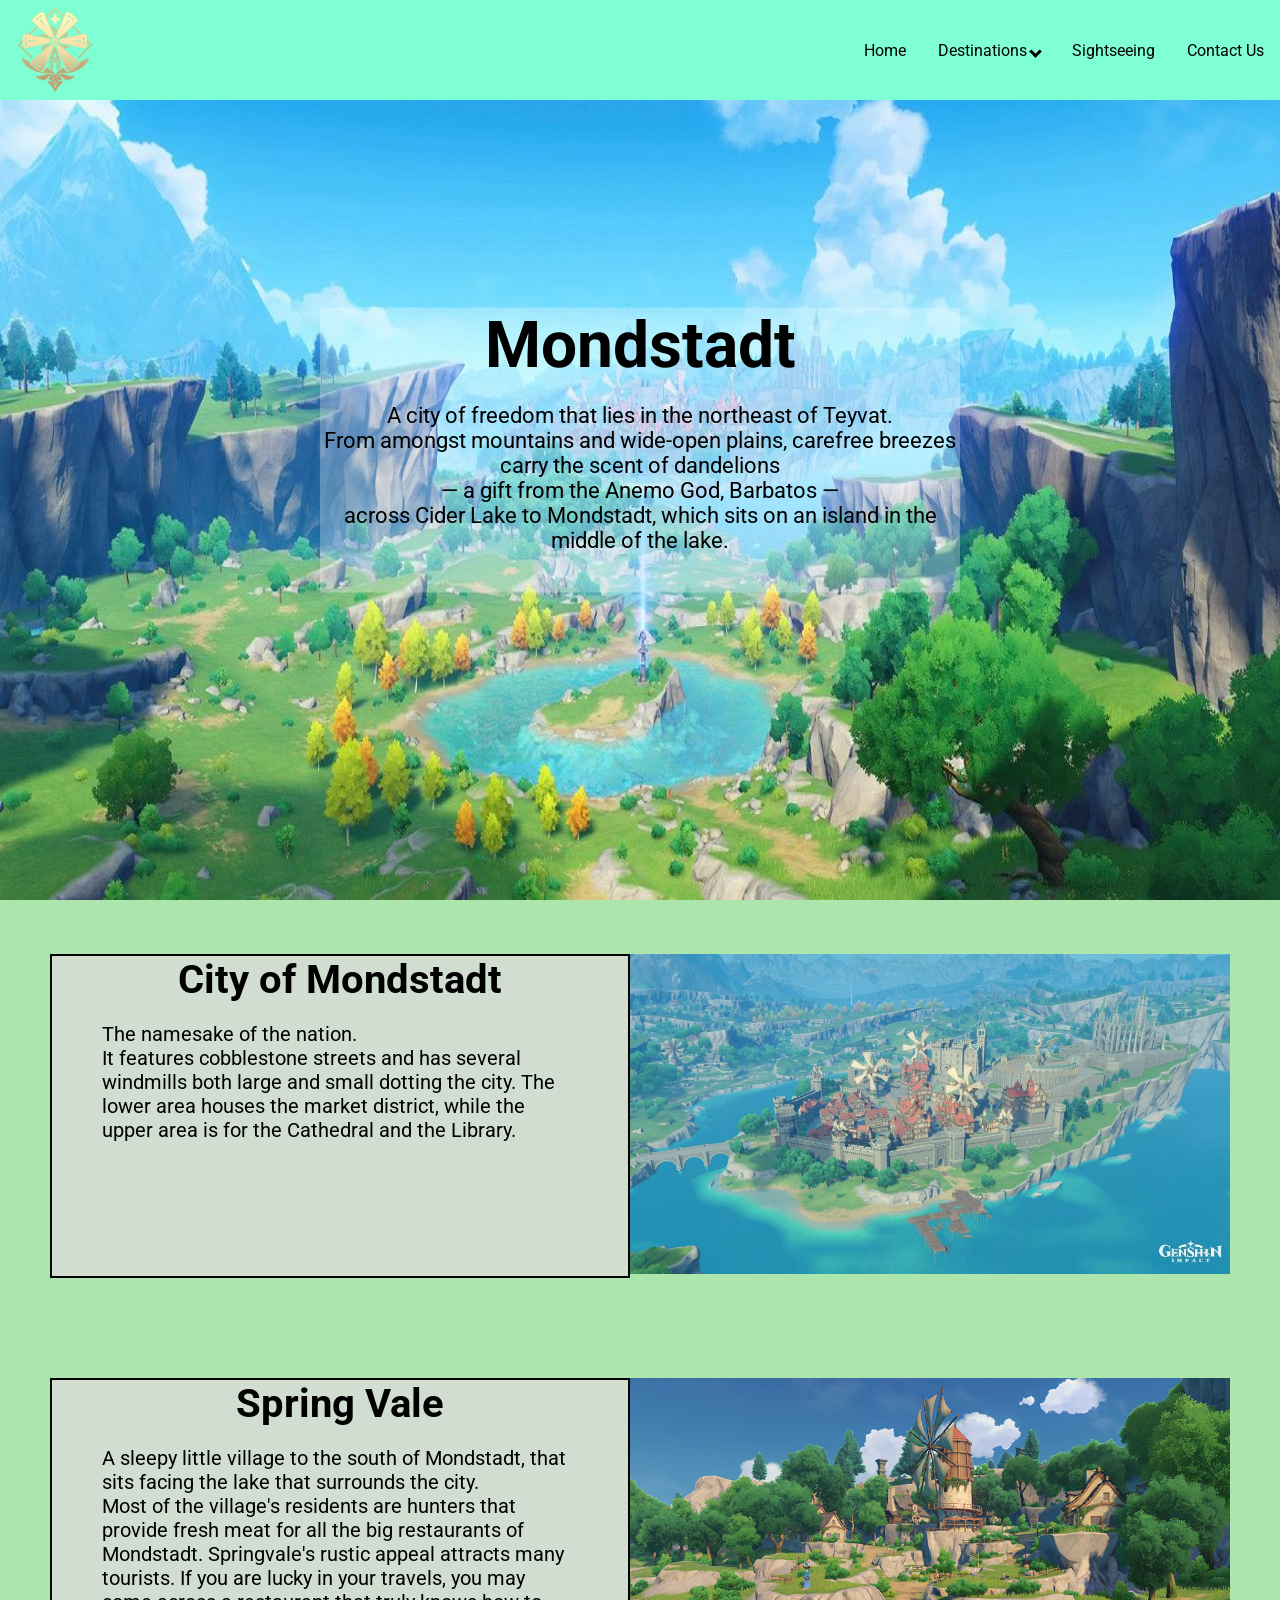
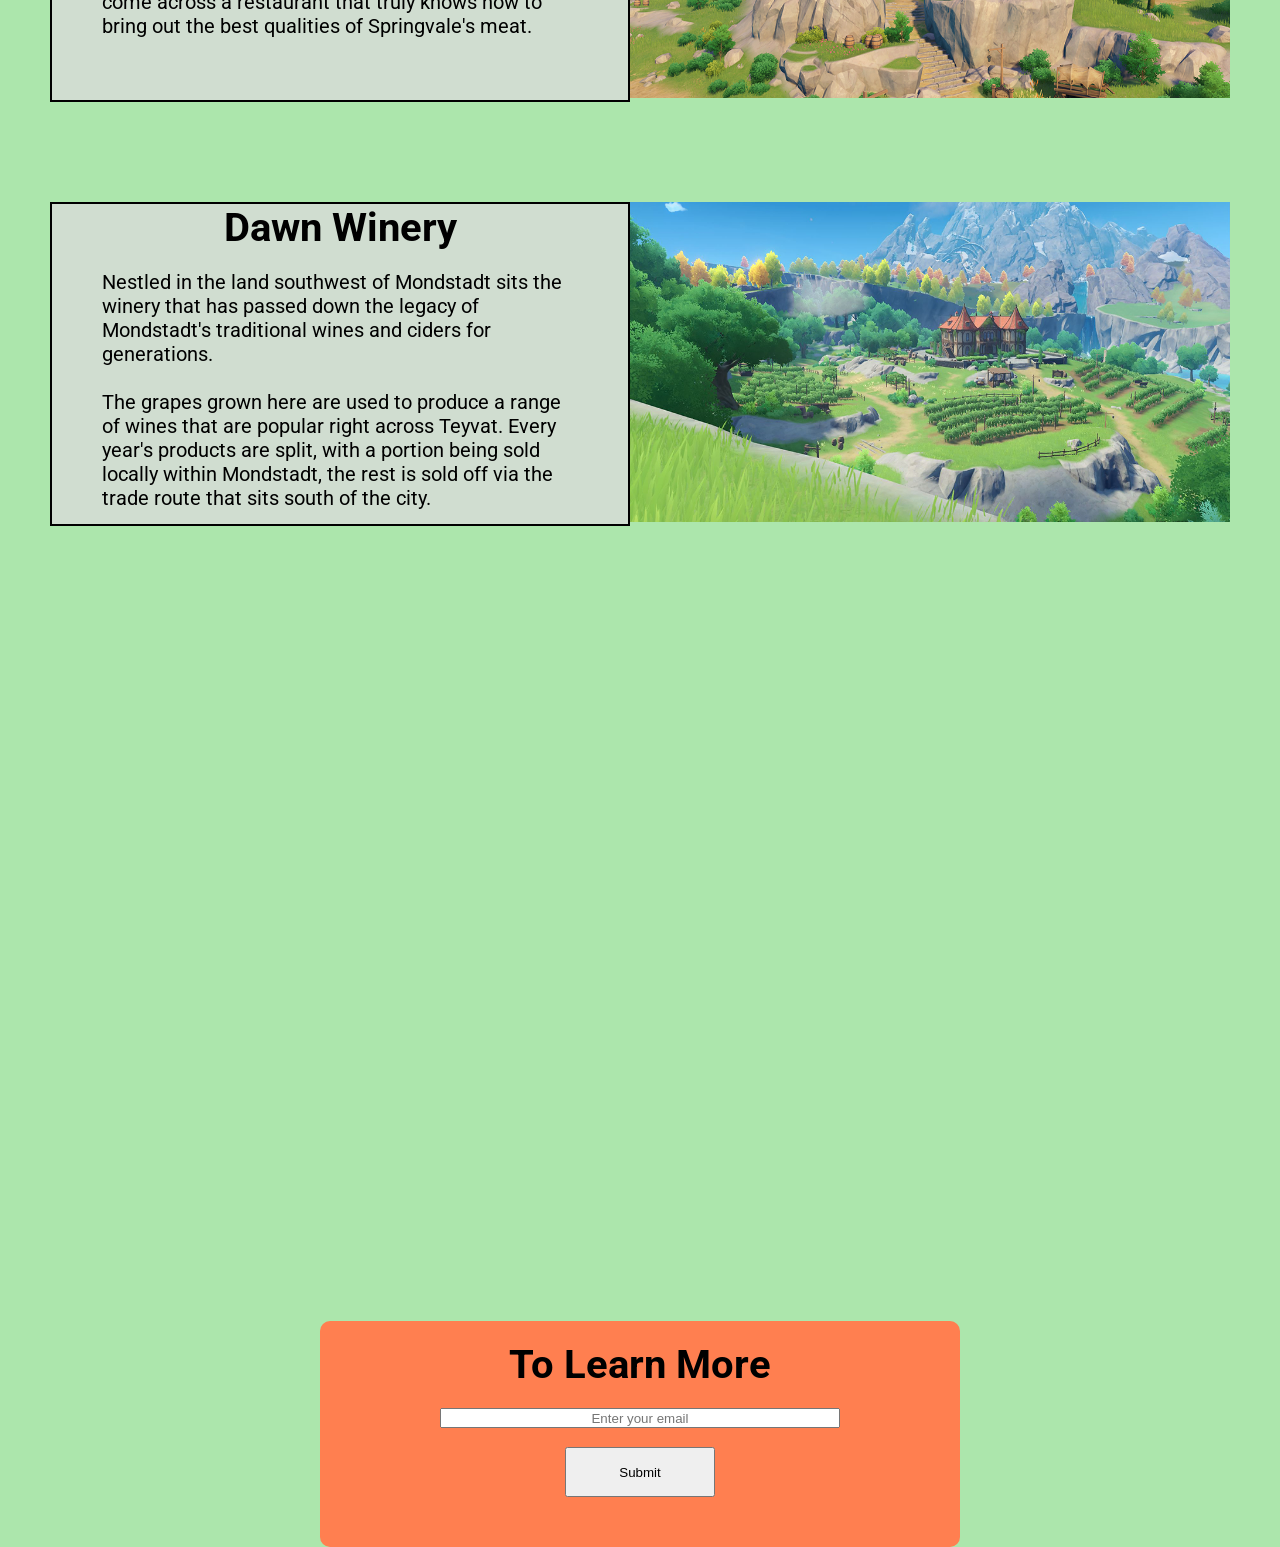
==== commit 199fec39: "Update index.html" ====
--- a/docs/index.html
+++ b/docs/index.html
@@ -63,8 +63,8 @@
 
 <main class="main-content">
     <div class="main-container">
-        <section class="wrapper" id="mondstadtSec" data-aos="fade-right">
-            <div class="description">
+        <section class="wrapper" id="mondstadtSec">
+            <div class="description" data-aos="fade-right">
                 <h2>City of Mondstadt</h2><br>
                 <p>The namesake of the nation.<br>
                     It features cobblestone streets and has several windmills both large
@@ -76,8 +76,8 @@
             </div>
         </section>
         <div>
-            <section class="wrapper" id="springValeSec" data-aos="fade-right">
-                <div class="description">
+            <section class="wrapper" id="springValeSec">
+                <div class="description" data-aos="fade-right">
                     <h2>Spring Vale</h2><br>
                     <p>A sleepy little village to the south of Mondstadt, that sits facing the lake that surrounds the
                         city.<br>
@@ -93,8 +93,8 @@
             </section>
         </div>
         <div>
-            <section class="wrapper" id="dawnWinerySec" data-aos="fade-right">
-                <div class="description">
+            <section class="wrapper" id="dawnWinerySec">
+                <div class="description" data-aos="fade-right">
                     <h2 id="dawnWinerySec">Dawn Winery</h2><br>
                     <p>Nestled in the land southwest of Mondstadt sits the winery that has passed down the legacy of
                         Mondstadt's traditional wines and ciders for generations.<br><br>
--- a/docs/style.css
+++ b/docs/style.css
@@ -153,7 +153,7 @@
 /* Destinations */
 .wrapper {
     display: flex;
-    justify-content: center;
+    justify-content: space-around;
     padding: 50px;
     margin: auto;
 }
@@ -164,7 +164,6 @@
     min-height: 316px;
     padding-left: 50px;
     padding-right: 50px;
-    margin: auto;
 }
 .description h2 {
     text-align: center;
